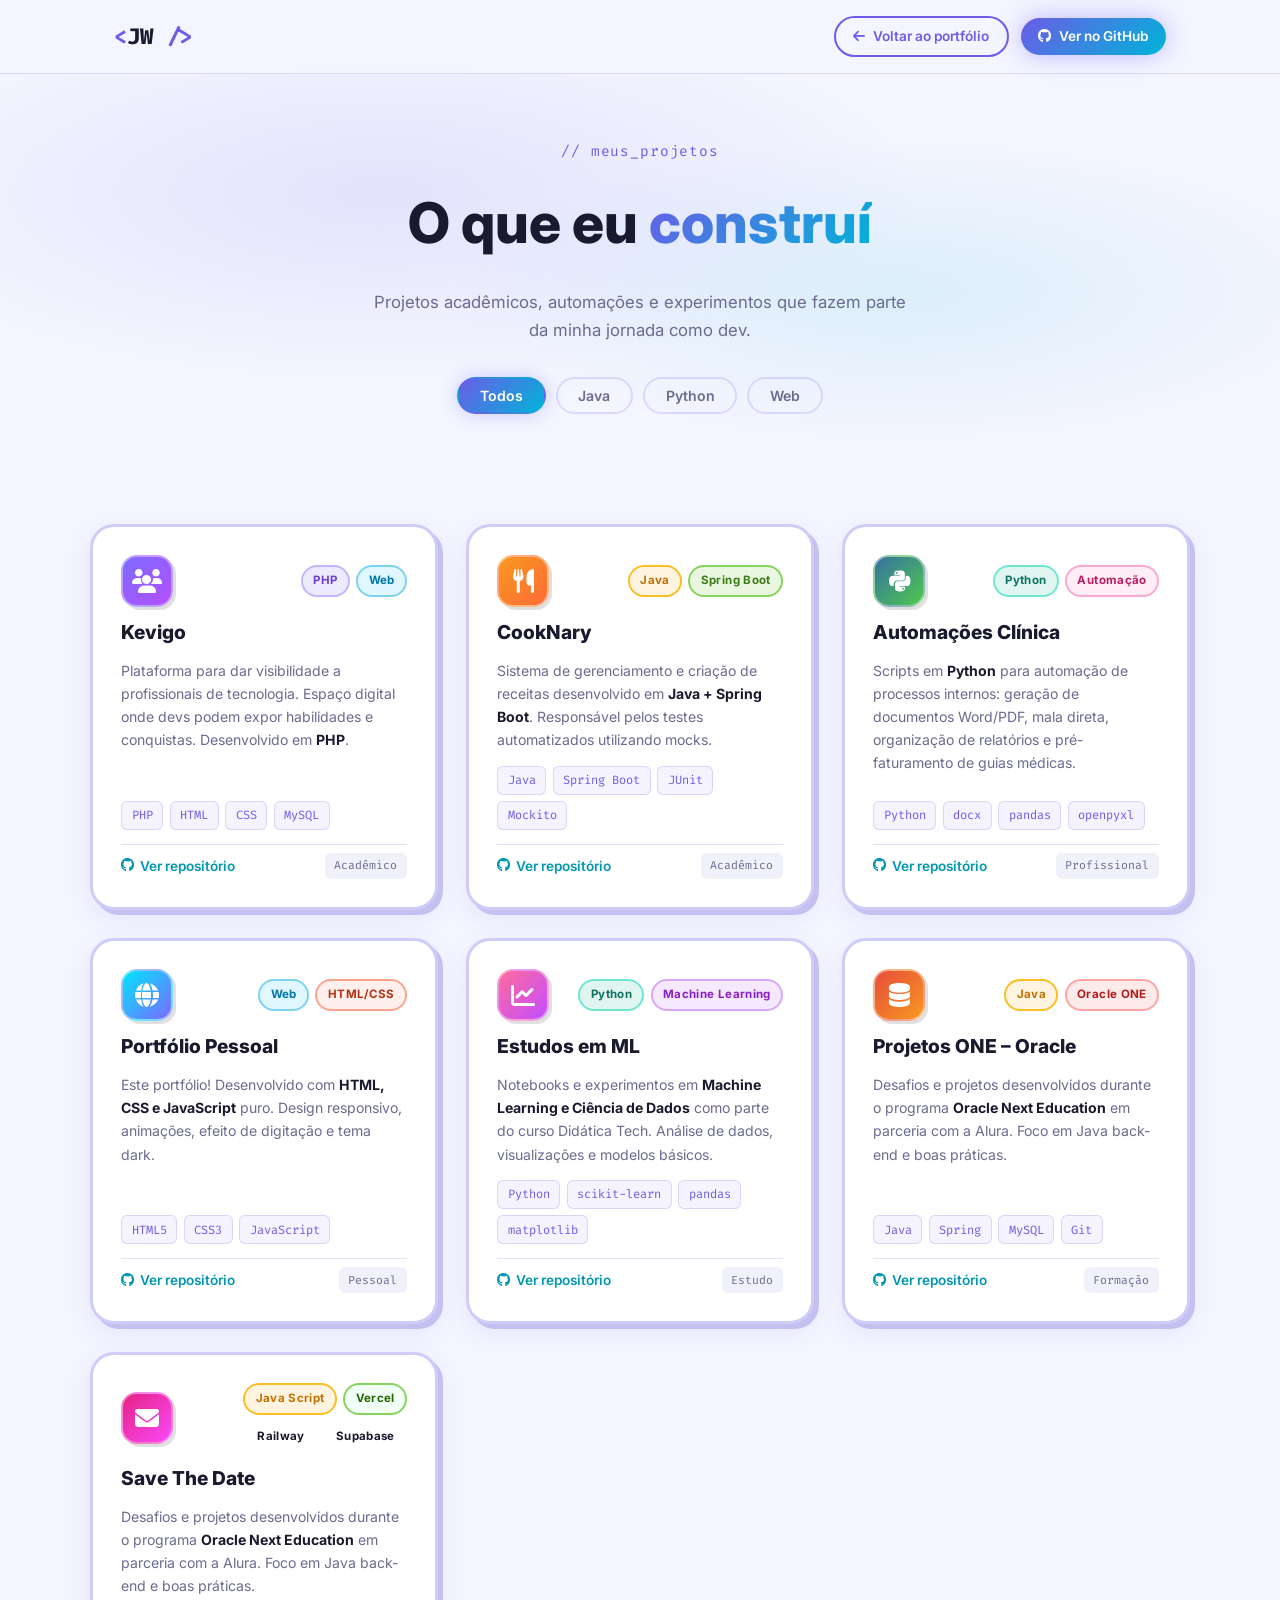
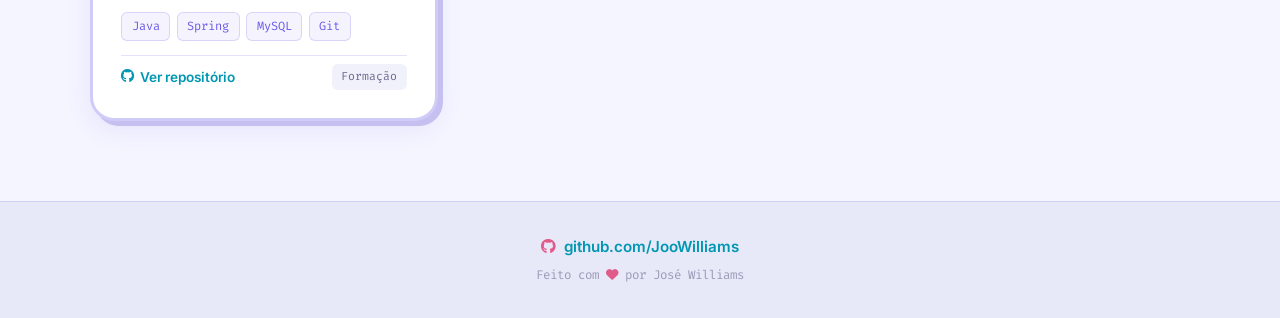
==== projects.html @ dd4291ae "✨ New: commit inicial do projeto" ====
<!DOCTYPE html>
<html lang="pt-BR">
<head>
  <meta charset="UTF-8" />
  <meta name="viewport" content="width=device-width, initial-scale=1.0" />
  <title>Projetos | José Williams</title>
  <link rel="stylesheet" href="css/style.css" />
  <link rel="stylesheet" href="css/projects.css" />
  <link rel="preconnect" href="https://fonts.googleapis.com" />
  <link href="https://fonts.googleapis.com/css2?family=Inter:wght@300;400;500;600;700;800&family=Fira+Code:wght@400;500&display=swap" rel="stylesheet" />
  <link rel="stylesheet" href="https://cdnjs.cloudflare.com/ajax/libs/font-awesome/6.5.0/css/all.min.css" />
</head>
<body class="projects-page">

  <!-- ===== HEADER ===== -->
  <header class="header">
    <nav class="nav container">
      <a href="index.html" class="nav__logo">
        <span class="nav__logo-bracket">&lt;</span>JW
        <span class="nav__logo-bracket">/&gt;</span>
      </a>
      <div class="proj-nav-right">
        <a href="index.html" class="btn btn--outline btn--sm">
          <i class="fas fa-arrow-left"></i> Voltar ao portfólio
        </a>
        <a href="https://github.com/Joswill1" target="_blank" class="btn btn--primary btn--sm">
          <i class="fab fa-github"></i> Ver no GitHub
        </a>
      </div>
    </nav>
  </header>

  <!-- ===== HERO PROJECTS ===== -->
  <section class="proj-hero">
    <div class="proj-hero__bg"></div>
    <div class="container proj-hero__content">
      <span class="proj-hero__tag">// meus_projetos</span>
      <h1 class="proj-hero__title">O que eu <span>construí</span></h1>
      <p class="proj-hero__sub">
        Projetos acadêmicos, automações e experimentos que fazem parte da minha jornada como dev.
      </p>

      <!-- Filter pills -->
      <div class="proj-filters">
        <button class="filter-btn active" data-filter="all">Todos</button>
        <button class="filter-btn" data-filter="java">Java</button>
        <button class="filter-btn" data-filter="python">Python</button>
        <button class="filter-btn" data-filter="web">Web</button>
      </div>
    </div>
  </section>

  <!-- ===== CARDS GRID ===== -->
  <main class="proj-main container">
    <div class="cards-grid" id="cardsGrid">

      <!-- Card 1: Kevigo -->
      <article class="proj-card" data-tags="web php">
        <div class="proj-card__top">
          <div class="proj-card__icon" style="background: linear-gradient(135deg,#7c6bff,#b44fff);">
            <i class="fas fa-users"></i>
          </div>
          <div class="proj-card__badges">
            <span class="badge badge--php">PHP</span>
            <span class="badge badge--web">Web</span>
          </div>
        </div>
        <h2 class="proj-card__title">Kevigo</h2>
        <p class="proj-card__desc">
          Plataforma para dar visibilidade a profissionais de tecnologia.
          Espaço digital onde devs podem expor habilidades e conquistas.
          Desenvolvido em <strong>PHP</strong>.
        </p>
        <div class="proj-card__tech">
          <span>PHP</span><span>HTML</span><span>CSS</span><span>MySQL</span>
        </div>
        <div class="proj-card__footer">
          <a href="https://github.com/Joswill1" target="_blank" class="proj-card__link">
            <i class="fab fa-github"></i> Ver repositório
          </a>
          <span class="proj-card__type">Acadêmico</span>
        </div>
      </article>

      <!-- Card 2: CookNary -->
      <article class="proj-card" data-tags="java">
        <div class="proj-card__top">
          <div class="proj-card__icon" style="background: linear-gradient(135deg,#f89820,#ff6b35);">
            <i class="fas fa-utensils"></i>
          </div>
          <div class="proj-card__badges">
            <span class="badge badge--java">Java</span>
            <span class="badge badge--spring">Spring Boot</span>
          </div>
        </div>
        <h2 class="proj-card__title">CookNary</h2>
        <p class="proj-card__desc">
          Sistema de gerenciamento e criação de receitas desenvolvido em
          <strong>Java + Spring Boot</strong>. Responsável pelos testes
          automatizados utilizando mocks.
        </p>
        <div class="proj-card__tech">
          <span>Java</span><span>Spring Boot</span><span>JUnit</span><span>Mockito</span>
        </div>
        <div class="proj-card__footer">
          <a href="https://github.com/Joswill1" target="_blank" class="proj-card__link">
            <i class="fab fa-github"></i> Ver repositório
          </a>
          <span class="proj-card__type">Acadêmico</span>
        </div>
      </article>

      <!-- Card 3: Automações Python -->
      <article class="proj-card" data-tags="python">
        <div class="proj-card__top">
          <div class="proj-card__icon" style="background: linear-gradient(135deg,#3670a0,#4ec94e);">
            <i class="fab fa-python"></i>
          </div>
          <div class="proj-card__badges">
            <span class="badge badge--python">Python</span>
            <span class="badge badge--auto">Automação</span>
          </div>
        </div>
        <h2 class="proj-card__title">Automações Clínica</h2>
        <p class="proj-card__desc">
          Scripts em <strong>Python</strong> para automação de processos internos:
          geração de documentos Word/PDF, mala direta, organização de relatórios
          e pré-faturamento de guias médicas.
        </p>
        <div class="proj-card__tech">
          <span>Python</span><span>docx</span><span>pandas</span><span>openpyxl</span>
        </div>
        <div class="proj-card__footer">
          <a href="https://github.com/Joswill1" target="_blank" class="proj-card__link">
            <i class="fab fa-github"></i> Ver repositório
          </a>
          <span class="proj-card__type">Profissional</span>
        </div>
      </article>

      <!-- Card 4: Portfolio -->
      <article class="proj-card" data-tags="web">
        <div class="proj-card__top">
          <div class="proj-card__icon" style="background: linear-gradient(135deg,#00e5ff,#7c6bff);">
            <i class="fas fa-globe"></i>
          </div>
          <div class="proj-card__badges">
            <span class="badge badge--web">Web</span>
            <span class="badge badge--html">HTML/CSS</span>
          </div>
        </div>
        <h2 class="proj-card__title">Portfólio Pessoal</h2>
        <p class="proj-card__desc">
          Este portfólio! Desenvolvido com <strong>HTML, CSS e JavaScript</strong>
          puro. Design responsivo, animações, efeito de digitação e tema dark.
        </p>
        <div class="proj-card__tech">
          <span>HTML5</span><span>CSS3</span><span>JavaScript</span>
        </div>
        <div class="proj-card__footer">
          <a href="https://github.com/Joswill1" target="_blank" class="proj-card__link">
            <i class="fab fa-github"></i> Ver repositório
          </a>
          <span class="proj-card__type">Pessoal</span>
        </div>
      </article>

      <!-- Card 5: ML / Ciência de Dados -->
      <article class="proj-card" data-tags="python">
        <div class="proj-card__top">
          <div class="proj-card__icon" style="background: linear-gradient(135deg,#ff6b9d,#c44dff);">
            <i class="fas fa-chart-line"></i>
          </div>
          <div class="proj-card__badges">
            <span class="badge badge--python">Python</span>
            <span class="badge badge--ml">Machine Learning</span>
          </div>
        </div>
        <h2 class="proj-card__title">Estudos em ML</h2>
        <p class="proj-card__desc">
          Notebooks e experimentos em <strong>Machine Learning e Ciência de Dados</strong>
          como parte do curso Didática Tech. Análise de dados, visualizações e modelos básicos.
        </p>
        <div class="proj-card__tech">
          <span>Python</span><span>scikit-learn</span><span>pandas</span><span>matplotlib</span>
        </div>
        <div class="proj-card__footer">
          <a href="https://github.com/Joswill1" target="_blank" class="proj-card__link">
            <i class="fab fa-github"></i> Ver repositório
          </a>
          <span class="proj-card__type">Estudo</span>
        </div>
      </article>

      <!-- Card 7: Save the Date -->
      <article class="proj-card" data-tags="java web">
        <div class="proj-card__top">
          <div class="proj-card__icon" style="background: linear-gradient(135deg,#e74c3c,#f89820);">
            <i class="fas fa-database"></i>
          </div>
          <div class="proj-card__badges">
            <span class="badge badge--java">Java</span>
            <span class="badge badge--oracle">Oracle ONE</span>
          </div>
        </div>
        <h2 class="proj-card__title">Projetos ONE – Oracle</h2>
        <p class="proj-card__desc">
          Desafios e projetos desenvolvidos durante o programa
          <strong>Oracle Next Education</strong> em parceria com a Alura.
          Foco em Java back-end e boas práticas.
        </p>
        <div class="proj-card__tech">
          <span>Java</span><span>Spring</span><span>MySQL</span><span>Git</span>
        </div>
        <div class="proj-card__footer">
          <a href="https://github.com/Joswill1" target="_blank" class="proj-card__link">
            <i class="fab fa-github"></i> Ver repositório
          </a>
          <span class="proj-card__type">Formação</span>
        </div>
      </article>

      <!-- Card 6: ONE Oracle -->
      <article class="proj-card" data-tags="java script">
        <div class="proj-card__top">
          <div class="proj-card__icon" style="background: linear-gradient(135deg,#e62384,#fa49fa);">
            <i class="fa-solid fa-envelope"></i>
          </div>
          <div class="proj-card__badges">
            <span class="badge badge--java">Java Script</span>
            <span class="badge badge--vercel">Vercel</span>
            <span class="badge badge--railway">Railway</span>
            <span class="badge badge--supabase">Supabase</span>
          </div>
        </div>
        <h2 class="proj-card__title">Save The Date</h2>
        <p class="proj-card__desc">
          Desafios e projetos desenvolvidos durante o programa
          <strong>Oracle Next Education</strong> em parceria com a Alura.
          Foco em Java back-end e boas práticas.
        </p>
        <div class="proj-card__tech">
          <span>Java</span><span>Spring</span><span>MySQL</span><span>Git</span>
        </div>
        <div class="proj-card__footer">
          <a href="https://github.com/Joswill1" target="_blank" class="proj-card__link">
            <i class="fab fa-github"></i> Ver repositório
          </a>
          <span class="proj-card__type">Formação</span>
        </div>
      </article>

    </div><!-- /cards-grid -->
  </main>

  <!-- ===== FOOTER ===== -->
  <footer class="footer proj-footer">
    <div class="container">
      <p>
        <a href="https://github.com/Joswill1" target="_blank" class="footer-gh">
          <i class="fab fa-github"></i> github.com/JooWilliams
        </a>
      </p>
      <p class="footer__stack">Feito com <i class="fas fa-heart"></i> por José Williams</p>
    </div>
  </footer>

  <script src="js/projects.js"></script>
</body>
</html>
---- css/style.css ----
/* ===== RESET & BASE ===== */
*, *::before, *::after { box-sizing: border-box; margin: 0; padding: 0; }

:root {
  --bg:          #f4f5ff;
  --bg-2:        #edeeff;
  --surface:     #ffffff;
  --surface-2:   #f0f1ff;
  --accent:      #6c5ce7;
  --accent-2:    #0097b2;
  --accent-grad: linear-gradient(135deg, #6c5ce7, #00b4d8);
  --text:        #1a1a2e;
  --text-muted:  #6b6b8f;
  --border:      rgba(108, 92, 231, 0.18);

  --contact-bg:  #e6f0f8;
  --contact-tag: #0097b2;

  --radius:      14px;
  --radius-lg:   22px;
  --shadow:      0 8px 32px rgba(108,92,231,0.12);
  --transition:  0.3s cubic-bezier(0.4,0,0.2,1);

  --font-main: 'Inter', sans-serif;
  --font-code: 'Fira Code', monospace;
}

html { scroll-behavior: smooth; }

body {
  font-family: var(--font-main);
  background: var(--bg);
  color: var(--text);
  line-height: 1.7;
  overflow-x: hidden;
}

a { text-decoration: none; color: inherit; }
ul { list-style: none; }

.container {
  max-width: 1100px;
  margin: 0 auto;
  padding: 0 1.5rem;
}

/* ===== SECTION COMMONS ===== */
section { padding: 90px 0; }

.section-header { text-align: center; margin-bottom: 3rem; }

.section-tag {
  font-family: var(--font-code);
  font-size: 0.85rem;
  color: var(--accent);
  letter-spacing: 0.08em;
  display: block;
  margin-bottom: 0.5rem;
}

.section-title {
  font-size: clamp(1.8rem, 4vw, 2.6rem);
  font-weight: 800;
  background: var(--accent-grad);
  -webkit-background-clip: text;
  -webkit-text-fill-color: transparent;
  background-clip: text;
}

/* ===== BUTTONS ===== */
.btn {
  display: inline-flex;
  align-items: center;
  gap: 0.5rem;
  padding: 0.75rem 1.8rem;
  border-radius: 50px;
  font-weight: 600;
  font-size: 0.95rem;
  transition: var(--transition);
  cursor: pointer;
  border: none;
}

.btn--primary {
  background: var(--accent-grad);
  color: #fff;
  box-shadow: 0 0 24px rgba(124,107,255,0.45);
}
.btn--primary:hover {
  transform: translateY(-3px);
  box-shadow: 0 0 38px rgba(124,107,255,0.65);
}

.btn--outline {
  border: 2px solid var(--accent);
  color: var(--accent);
  background: transparent;
}
.btn--outline:hover {
  background: var(--accent);
  color: #fff;
  transform: translateY(-3px);
}

/* ===== HEADER ===== */
.header {
  position: fixed;
  top: 0; left: 0; right: 0;
  z-index: 100;
  padding: 1rem 0;
  background: rgba(244,245,255,0.88);
  backdrop-filter: blur(16px);
  border-bottom: 1px solid var(--border);
  transition: var(--transition);
}

.nav {
  display: flex;
  align-items: center;
  justify-content: space-between;
}

.nav__logo {
  font-family: var(--font-code);
  font-size: 1.4rem;
  font-weight: 700;
  color: var(--text);
}
.nav__logo-bracket { color: var(--accent); }

.nav__menu {
  display: flex;
  align-items: center;
  gap: 0.25rem;
}

.nav__link {
  padding: 0.45rem 0.9rem;
  border-radius: 8px;
  font-size: 0.9rem;
  font-weight: 500;
  color: var(--text-muted);
  transition: var(--transition);
}
.nav__link:hover,
.nav__link.active {
  color: var(--text);
  background: var(--surface);
}

.nav__link--highlight {
  background: var(--accent-grad);
  color: #fff !important;
  padding: 0.45rem 1.1rem;
  display: flex;
  align-items: center;
  gap: 0.4rem;
}
.nav__link--highlight:hover {
  transform: translateY(-2px);
  box-shadow: 0 4px 18px rgba(124,107,255,0.5);
  background: var(--accent-grad);
}

.nav__toggle {
  display: none;
  background: none;
  border: none;
  color: var(--text);
  font-size: 1.4rem;
  cursor: pointer;
}

/* ===== HERO ===== */
.hero {
  min-height: 100vh;
  display: flex;
  flex-direction: column;
  align-items: center;
  justify-content: center;
  position: relative;
  padding-top: 80px;
  overflow: hidden;
}

.hero__bg-grid {
  position: absolute;
  inset: 0;
  background-image:
    linear-gradient(rgba(108,92,231,0.07) 1px, transparent 1px),
    linear-gradient(90deg, rgba(108,92,231,0.07) 1px, transparent 1px);
  background-size: 44px 44px;
  mask-image: radial-gradient(ellipse 80% 60% at 50% 50%, black, transparent);
}

.hero__container {
  display: flex;
  align-items: center;
  justify-content: space-between;
  gap: 3rem;
  width: 100%;
}

.hero__text { flex: 1; }

.hero__greeting {
  font-family: var(--font-code);
  color: var(--accent-2);
  font-size: 1.05rem;
  margin-bottom: 0.5rem;
}

.hero__name {
  font-size: clamp(2.4rem, 6vw, 4rem);
  font-weight: 800;
  line-height: 1.1;
  margin-bottom: 0.75rem;
  background: rgb(36, 36, 36);
  /* background: var(--accent-grad); */ 
  -webkit-background-clip: text;
  -webkit-text-fill-color: transparent;
  background-clip: text;
}

.hero__role {
  font-family: var(--font-code);
  font-size: 1.1rem;
  color: var(--text-muted);
  margin-bottom: 1.25rem;
  min-height: 1.8rem;
}
.hero__role-prefix { color: var(--accent); }
.hero__role-typing { color: var(--accent-2); }
.hero__cursor {
  display: inline-block;
  animation: blink 0.8s step-end infinite;
  color: var(--accent-2);
}
@keyframes blink { 50% { opacity: 0; } }

.hero__description {
  color: var(--text-muted);
  font-size: 1rem;
  max-width: 480px;
  margin-bottom: 2rem;
}

.hero__actions { display: flex; gap: 1rem; flex-wrap: wrap; }

/* Photo */
.hero__photo-wrap {
  position: relative;
  flex-shrink: 0;
}

.hero__photo-ring {
  width: 280px;
  height: 280px;
  border-radius: 50%;
  padding: 5px;
  background: var(--accent-grad);
  box-shadow: 0 0 60px rgba(108,92,231,0.25);
  animation: float 4s ease-in-out infinite;
}
@keyframes float {
  0%, 100% { transform: translateY(0); }
  50%       { transform: translateY(-14px); }
}

.hero__photo {
  width: 100%;
  height: 100%;
  border-radius: 50%;
  background: var(--surface);
  overflow: hidden;
  display: flex;
  align-items: center;
  justify-content: center;
}

.hero__photo img {
  width: 110%;
  height: 110%;
  object-fit: cover;
}

.hero__photo-placeholder {
  display: flex;
  flex-direction: column;
  align-items: center;
  gap: 0.4rem;
  color: var(--text-muted);
  font-size: 2.5rem;
}
.hero__photo-placeholder small {
  font-size: 0.75rem;
  font-family: var(--font-code);
}

.hero__photo-badge {
  position: absolute;
  padding: 0.35rem 0.9rem;
  border-radius: 50px;
  font-size: 0.78rem;
  font-weight: 700;
  box-shadow: var(--shadow);
  animation: float 4s ease-in-out infinite;
}
.badge--java   { top: 10%; right: -18px; background: #f89820; color: #fff; animation-delay: 0.5s; }
.badge--python { bottom: 20%; right: -22px; background: #3670a0; color: #fff; animation-delay: 1s; }
.badge--html   { bottom: 5%; left: -10px; background: #e34c26; color: #fff; animation-delay: 1.5s; }

.hero__scroll-hint {
  position: absolute;
  bottom: 2rem;
  left: 50%;
  transform: translateX(-50%);
  color: var(--text-muted);
  font-size: 1.3rem;
  animation: bounce 2s ease-in-out infinite;
}
@keyframes bounce {
  0%, 100% { transform: translateX(-50%) translateY(0); }
  50%       { transform: translateX(-50%) translateY(8px); }
}

/* ===== ABOUT ===== */
.about { background: var(--bg-2); }

.about__grid {
  display: grid;
  grid-template-columns: repeat(auto-fit, minmax(280px, 1fr));
  gap: 1.5rem;
  margin-bottom: 2.5rem;
}

.about__card {
  background: var(--surface);
  border: 1px solid var(--border);
  border-radius: var(--radius-lg);
  padding: 2rem;
  transition: var(--transition);
}
.about__card:hover {
  transform: translateY(-5px);
  border-color: var(--accent);
  box-shadow: 0 12px 36px rgba(108,92,231,0.15);
}

.about__icon {
  width: 52px;
  height: 52px;
  border-radius: 14px;
  background: var(--accent-grad);
  display: flex;
  align-items: center;
  justify-content: center;
  font-size: 1.4rem;
  margin-bottom: 1rem;
  color: #fff;
}

.about__card h3 {
  font-size: 1.1rem;
  font-weight: 700;
  margin-bottom: 0.75rem;
  color: var(--text);
}
.about__card p { color: var(--text-muted); font-size: 0.95rem; }
.about__card strong { color: var(--text); }

.about__quote {
  border-left: 4px solid var(--accent);
  padding: 1.25rem 1.75rem;
  background: var(--surface);
  border-radius: 0 var(--radius) var(--radius) 0;
  font-style: italic;
  color: var(--text-muted);
  font-size: 0.97rem;
  max-width: 760px;
  margin: 0 auto;
}

/* ===== SKILLS ===== */
.skills { background: var(--bg); }

.skills__grid {
  display: flex;
  flex-wrap: wrap;
  gap: 0.75rem;
  justify-content: center;
  margin-bottom: 3rem;
}

.skill-pill {
  display: flex;
  align-items: center;
  gap: 0.5rem;
  padding: 0.55rem 1.2rem;
  background: var(--surface);
  border: 1px solid var(--border);
  border-radius: 50px;
  font-size: 0.9rem;
  font-weight: 600;
  transition: var(--transition);
  cursor: default;
}
.skill-pill:hover {
  background: var(--accent);
  border-color: var(--accent);
  color: #fff;
  transform: scale(1.06);
}

/* Certs */
.certs { max-width: 700px; margin: 0 auto; }
.certs__title {
  font-size: 1.1rem;
  font-weight: 700;
  text-align: center;
  margin-bottom: 1.25rem;
  color: var(--accent-2);
  font-family: var(--font-code);
}

.certs__list { display: flex; flex-direction: column; gap: 0.85rem; }

.cert-item {
  display: flex;
  align-items: flex-start;
  gap: 1rem;
  background: var(--surface);
  border: 1px solid var(--border);
  border-radius: var(--radius);
  padding: 1rem 1.25rem;
  transition: var(--transition);
}
.cert-item:hover { border-color: var(--accent); transform: translateX(4px); }
.cert-item > i {
  color: var(--accent);
  font-size: 1.2rem;
  margin-top: 2px;
  flex-shrink: 0;
}
.cert-item strong { display: block; font-size: 0.95rem; margin-bottom: 0.15rem; }
.cert-item span { font-size: 0.82rem; color: var(--text-muted); }

/* ===== EXPERIENCE ===== */
.experience { background: var(--bg-2); }

.timeline { max-width: 780px; margin: 0 auto; position: relative; }
.timeline::before {
  content: '';
  position: absolute;
  left: 20px;
  top: 0; bottom: 0;
  width: 2px;
  background: linear-gradient(to bottom, var(--accent), var(--accent-2));
  border-radius: 2px;
}

.timeline__item {
  display: flex;
  gap: 1.75rem;
  margin-bottom: 2rem;
  position: relative;
}

.timeline__dot {
  width: 42px;
  height: 42px;
  border-radius: 50%;
  background: var(--accent-grad);
  border: 3px solid var(--bg-2);
  flex-shrink: 0;
  position: relative;
  z-index: 1;
  box-shadow: 0 0 18px rgba(108,92,231,0.35);
}

.timeline__card {
  flex: 1;
  background: var(--surface);
  border: 1px solid var(--border);
  border-radius: var(--radius-lg);
  padding: 1.5rem 1.75rem;
  transition: var(--transition);
}
.timeline__card:hover {
  border-color: var(--accent);
  box-shadow: 0 8px 28px rgba(108,92,231,0.14);
}

.timeline__header h3 {
  font-size: 1.05rem;
  font-weight: 700;
  margin-bottom: 0.3rem;
}
.timeline__header h3 span { color: var(--text-muted); font-weight: 400; font-size: 0.9rem; }
.timeline__company {
  display: block;
  font-size: 0.9rem;
  color: var(--accent-2);
  font-weight: 600;
  margin-bottom: 0.25rem;
}
.timeline__period {
  font-size: 0.8rem;
  color: var(--text-muted);
  font-family: var(--font-code);
  display: flex;
  align-items: center;
  gap: 0.35rem;
  margin-bottom: 0.85rem;
}

.timeline__list { padding-left: 0; }
.timeline__list li {
  position: relative;
  padding-left: 1.2rem;
  font-size: 0.9rem;
  color: var(--text-muted);
  margin-bottom: 0.35rem;
}
.timeline__list li::before {
  content: '▸';
  position: absolute;
  left: 0;
  color: var(--accent);
  font-size: 0.75rem;
  top: 3px;
}

/* ===== CONTACT ===== */
.contact {
  background: var(--contact-bg);
  border-top: 1px solid rgba(0,151,178,0.18);
}

.contact__subtitle {
  color: var(--text-muted);
  font-size: 1rem;
  margin-top: 0.75rem;
}

.contact__grid {
  display: flex;
  flex-wrap: wrap;
  gap: 1rem;
  justify-content: center;
  margin-top: 2.5rem;
}

.contact__card {
  display: flex;
  flex-direction: column;
  align-items: center;
  gap: 0.5rem;
  padding: 1.75rem 1.5rem;
  background: #ffffff;
  border: 1px solid rgba(0,151,178,0.2);
  border-radius: var(--radius-lg);
  min-width: 170px;
  transition: var(--transition);
  text-align: center;
  box-shadow: 0 4px 14px rgba(0,151,178,0.08);
}
.contact__card:hover {
  background: #f0fafd;
  border-color: var(--accent-2);
  transform: translateY(-5px);
  box-shadow: 0 12px 32px rgba(0,151,178,0.18);
}

.contact__icon {
  width: 50px;
  height: 50px;
  border-radius: 14px;
  background: rgba(0,151,178,0.1);
  display: flex;
  align-items: center;
  justify-content: center;
  font-size: 1.4rem;
  color: var(--accent-2);
}
.contact__card h4 { font-size: 0.9rem; font-weight: 700; }
.contact__card span { font-size: 0.82rem; color: var(--text-muted); }

.contact__card--location { cursor: default; pointer-events: none; }

/* ===== FOOTER ===== */
.footer {
  background: #e8e9f8;
  text-align: center;
  padding: 2rem 0;
  color: var(--text-muted);
  font-size: 0.88rem;
  border-top: 1px solid var(--border);
}
.footer i { color: #e05a8a; }
.footer strong { color: var(--accent); }
.footer__stack { font-family: var(--font-code); font-size: 0.78rem; margin-top: 0.3rem; color: #9a9ab8; }

/* ===== RESPONSIVE ===== */
@media (max-width: 768px) {
  .nav__menu {
    display: none;
    flex-direction: column;
    position: fixed;
    top: 64px; left: 0; right: 0;
    background: var(--surface);
    border-bottom: 1px solid var(--border);
    padding: 1.5rem;
    gap: 0.5rem;
  }
  .nav__menu.open { display: flex; }
  .nav__toggle { display: block; }

  .hero__container { flex-direction: column-reverse; text-align: center; }
  .hero__description { margin: 0 auto 2rem; }
  .hero__actions { justify-content: center; }
  .hero__photo-ring { width: 210px; height: 210px; }

  .timeline::before { left: 16px; }
  .timeline__dot { width: 34px; height: 34px; }
  .timeline__item { gap: 1.25rem; }

  .contact__grid { gap: 0.75rem; }
  .contact__card { min-width: 140px; padding: 1.25rem 1rem; }
}
---- css/projects.css ----
/* ===== PROJECTS PAGE ===== */
.projects-page { background: #f4f5ff; }

.btn--sm { padding: 0.45rem 1.1rem; font-size: 0.85rem; }

.proj-nav-right { display: flex; align-items: center; gap: 0.75rem; }

/* ===== HERO ===== */
.proj-hero {
  position: relative;
  padding: 140px 0 70px;
  text-align: center;
  overflow: hidden;
}

.proj-hero__bg {
  position: absolute;
  inset: 0;
  background:
    radial-gradient(ellipse 60% 55% at 30% 40%, rgba(108,92,231,0.12) 0%, transparent 70%),
    radial-gradient(ellipse 50% 45% at 70% 60%, rgba(0,180,216,0.1) 0%, transparent 70%);
}

.proj-hero__content { position: relative; z-index: 1; }

.proj-hero__tag {
  font-family: 'Fira Code', monospace;
  font-size: 0.9rem;
  color: var(--accent);
  display: block;
  margin-bottom: 0.75rem;
  letter-spacing: 0.06em;
}

.proj-hero__title {
  font-size: clamp(2.2rem, 5vw, 3.5rem);
  font-weight: 800;
  margin-bottom: 1rem;
  color: var(--text);
}
.proj-hero__title span {
  background: var(--accent-grad);
  -webkit-background-clip: text;
  -webkit-text-fill-color: transparent;
  background-clip: text;
}

.proj-hero__sub {
  color: var(--text-muted);
  font-size: 1.05rem;
  max-width: 540px;
  margin: 0 auto 2rem;
}

/* ===== FILTER PILLS ===== */
.proj-filters {
  display: flex;
  gap: 0.6rem;
  justify-content: center;
  flex-wrap: wrap;
}

.filter-btn {
  padding: 0.5rem 1.3rem;
  border-radius: 50px;
  border: 2px solid var(--border);
  background: transparent;
  color: var(--text-muted);
  font-size: 0.88rem;
  font-weight: 600;
  cursor: pointer;
  transition: var(--transition);
  font-family: 'Inter', sans-serif;
}
.filter-btn:hover {
  border-color: var(--accent);
  color: var(--accent);
}
.filter-btn.active {
  background: var(--accent-grad);
  border-color: transparent;
  color: #fff;
  box-shadow: 0 0 18px rgba(108,92,231,0.3);
}

/* ===== MAIN / GRID ===== */
.proj-main { padding: 2.5rem 0 80px; }

.cards-grid {
  display: grid;
  grid-template-columns: repeat(auto-fill, minmax(300px, 1fr));
  gap: 1.75rem;
}

/* ===== CARTOON CARD ===== */
.proj-card {
  background: #ffffff;
  border: 3px solid #d0ccf8;
  border-radius: 24px;
  padding: 1.75rem;
  display: flex;
  flex-direction: column;
  gap: 0.9rem;
  position: relative;
  overflow: hidden;
  cursor: pointer;

  /* Cartoon shadow – offset solid shadow */
  box-shadow: 5px 5px 0px #c5c0f0, 0 8px 24px rgba(108,92,231,0.1);
  transition: transform 0.22s cubic-bezier(0.34,1.56,0.64,1),
              box-shadow 0.22s ease,
              border-color 0.22s ease;
}

/* Cartoon shine stripe */
.proj-card::before {
  content: '';
  position: absolute;
  top: 0; left: 0; right: 0;
  height: 3px;
  background: var(--accent-grad);
  border-radius: 24px 24px 0 0;
  opacity: 0;
  transition: opacity 0.22s ease;
}

.proj-card:hover {
  transform: translate(-4px, -6px) scale(1.025);
  box-shadow: 9px 11px 0px #b8b2f0, 0 20px 48px rgba(108,92,231,0.2);
  border-color: var(--accent);
}
.proj-card:hover::before { opacity: 1; }

/* card hidden state for filter */
.proj-card.hidden {
  display: none;
}

/* ===== CARD TOP ===== */
.proj-card__top {
  display: flex;
  align-items: center;
  justify-content: space-between;
}

.proj-card__icon {
  width: 52px;
  height: 52px;
  border-radius: 16px;
  display: flex;
  align-items: center;
  justify-content: center;
  font-size: 1.5rem;
  color: #fff;
  border: 2px solid rgba(255,255,255,0.4);
  box-shadow: 3px 3px 0 rgba(0,0,0,0.12);
  flex-shrink: 0;
}

.proj-card__badges { display: flex; gap: 0.4rem; flex-wrap: wrap; justify-content: flex-end; }

/* ===== TECH BADGES ===== */
.badge {
  padding: 0.25rem 0.65rem;
  border-radius: 50px;
  font-size: 0.72rem;
  font-weight: 700;
  letter-spacing: 0.03em;
  border: 2px solid transparent;
}
.badge--php    { background: #ede9ff; color: #6c3fd1; border-color: #c4b5fd; }
.badge--web    { background: #e0f7ff; color: #0077a8; border-color: #7dd3ed; }
.badge--java   { background: #fff4e0; color: #c07000; border-color: #fbbf24; }
.badge--spring { background: #eaf7e0; color: #3a7d18; border-color: #86d45c; }
.badge--python { background: #e0f5f0; color: #0d7460; border-color: #6ee7d0; }
.badge--auto   { background: #ffeef5; color: #be1a64; border-color: #f9a8d4; }
.badge--html   { background: #fff0ed; color: #b83110; border-color: #fca58e; }
.badge--ml     { background: #f5e8ff; color: #8b1fc7; border-color: #d8a8f7; }
.badge--oracle { background: #ffeaea; color: #b41a1a; border-color: #fca5a5; }
.badge--vercel { background: #f2fff6; color: #246504; border-color: #86d45c;} 

/* ===== CARD CONTENT ===== */
.proj-card__title {
  font-size: 1.2rem;
  font-weight: 800;
  color: var(--text);
  line-height: 1.2;
}

.proj-card__desc {
  font-size: 0.88rem;
  color: var(--text-muted);
  line-height: 1.65;
  flex: 1;
}
.proj-card__desc strong { color: var(--text); }

/* ===== TECH STACK ROW ===== */
.proj-card__tech {
  display: flex;
  flex-wrap: wrap;
  gap: 0.4rem;
}
.proj-card__tech span {
  font-size: 0.75rem;
  font-family: 'Fira Code', monospace;
  padding: 0.2rem 0.6rem;
  background: rgba(108,92,231,0.07);
  border: 1px solid rgba(108,92,231,0.2);
  border-radius: 6px;
  color: var(--accent);
}

/* ===== CARD FOOTER ===== */
.proj-card__footer {
  display: flex;
  align-items: center;
  justify-content: space-between;
  padding-top: 0.5rem;
  border-top: 1px solid var(--border);
}

.proj-card__link {
  display: flex;
  align-items: center;
  gap: 0.4rem;
  font-size: 0.85rem;
  font-weight: 600;
  color: var(--accent-2);
  transition: var(--transition);
}
.proj-card__link:hover { color: var(--accent); gap: 0.6rem; }

.proj-card__type {
  font-size: 0.72rem;
  font-family: 'Fira Code', monospace;
  color: var(--text-muted);
  background: #f0f1fa;
  padding: 0.2rem 0.6rem;
  border-radius: 6px;
}

/* ===== FOOTER ===== */
.proj-footer { text-align: center; }
.footer-gh {
  display: inline-flex;
  align-items: center;
  gap: 0.5rem;
  color: var(--accent-2);
  font-size: 0.95rem;
  font-weight: 600;
  transition: var(--transition);
}
.footer-gh:hover { color: var(--accent); }

/* ===== RESPONSIVE ===== */
@media (max-width: 600px) {
  .proj-nav-right { gap: 0.4rem; }
  .btn--sm { padding: 0.4rem 0.8rem; font-size: 0.8rem; }
  .cards-grid { grid-template-columns: 1fr; }
}
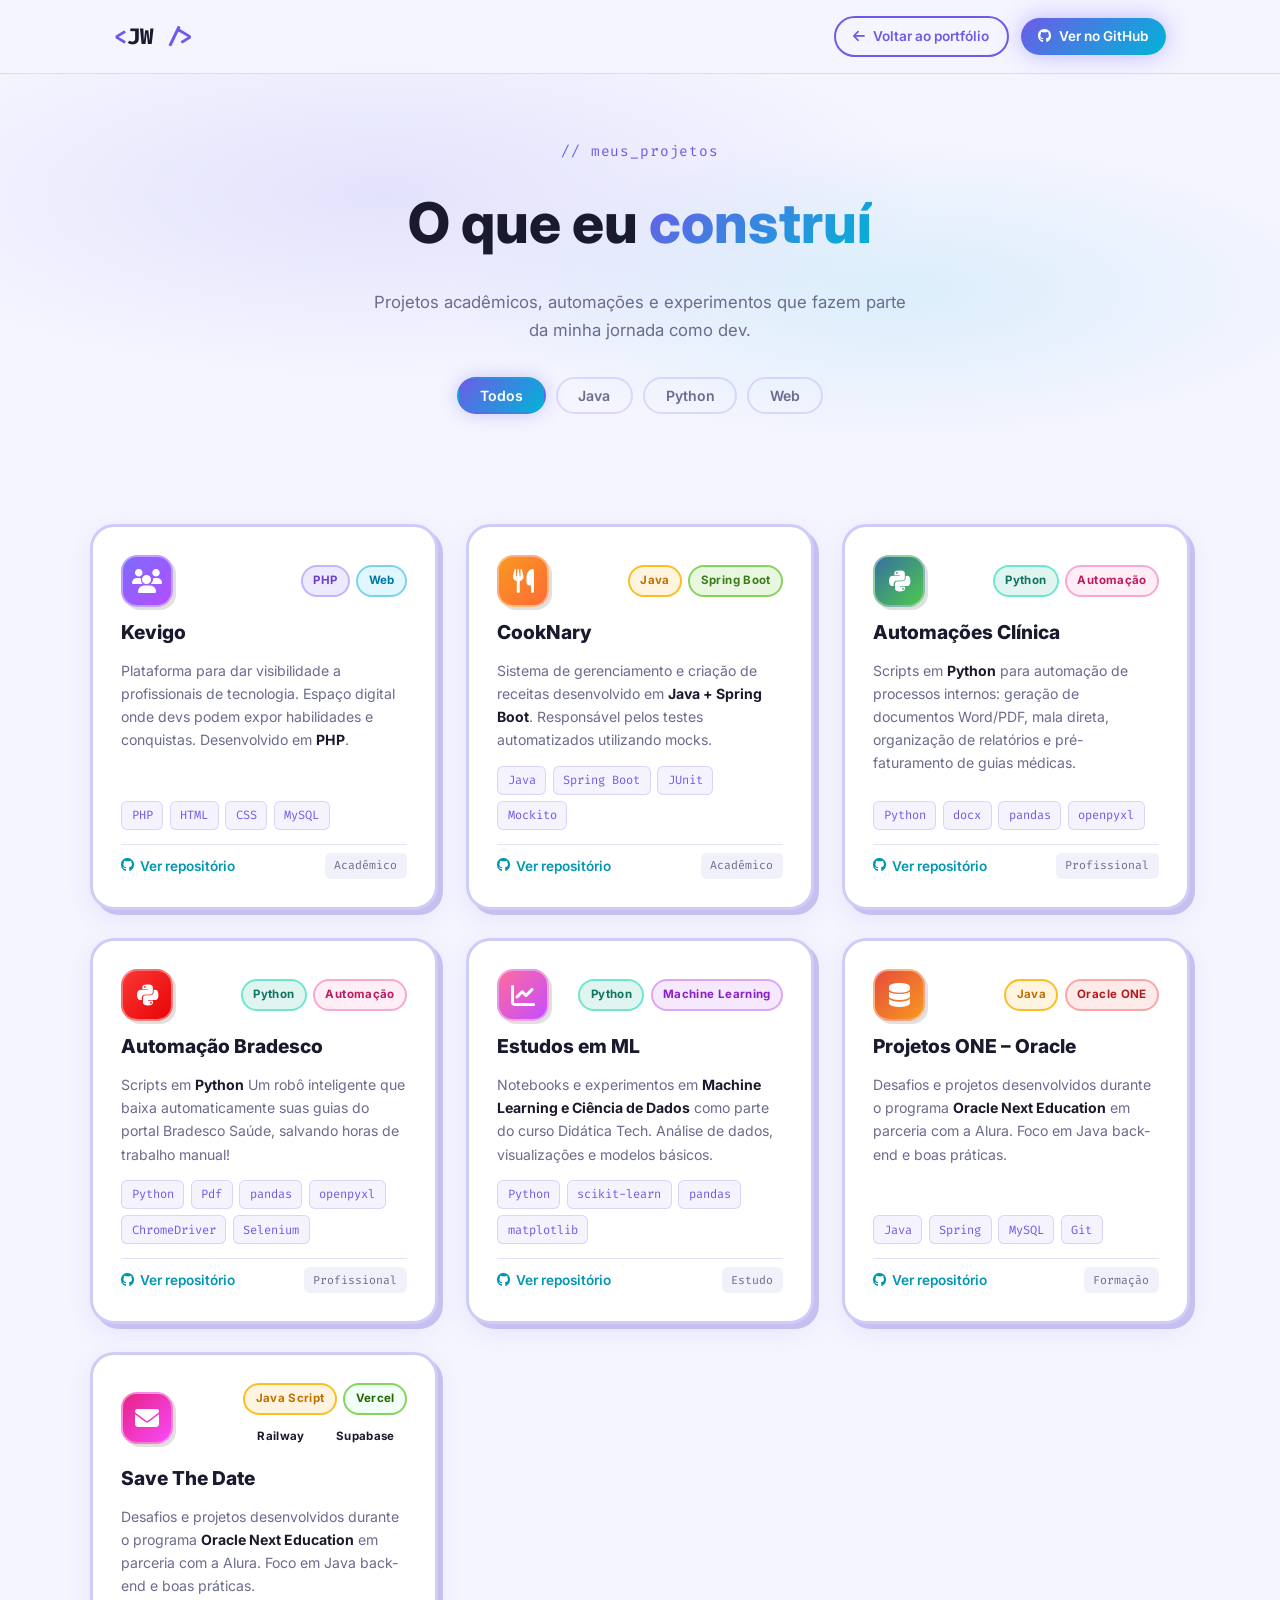
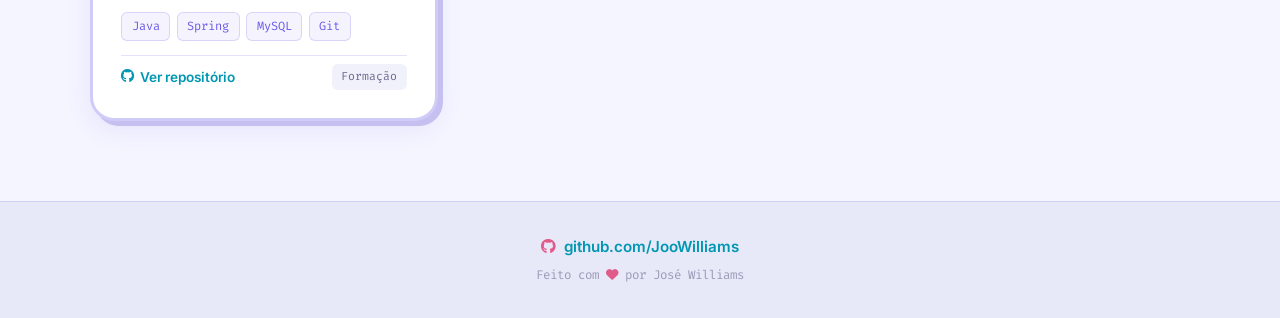
==== commit fabe7809: "📄 feat: card projeto-automação bradesco" ====
--- a/projects.html
+++ b/projects.html
@@ -138,30 +138,30 @@
         </div>
       </article>
 
-      <!-- Card 4: Portfolio -->
-      <article class="proj-card" data-tags="web">
-        <div class="proj-card__top">
-          <div class="proj-card__icon" style="background: linear-gradient(135deg,#00e5ff,#7c6bff);">
-            <i class="fas fa-globe"></i>
-          </div>
-          <div class="proj-card__badges">
-            <span class="badge badge--web">Web</span>
-            <span class="badge badge--html">HTML/CSS</span>
-          </div>
-        </div>
-        <h2 class="proj-card__title">Portfólio Pessoal</h2>
-        <p class="proj-card__desc">
-          Este portfólio! Desenvolvido com <strong>HTML, CSS e JavaScript</strong>
-          puro. Design responsivo, animações, efeito de digitação e tema dark.
-        </p>
-        <div class="proj-card__tech">
-          <span>HTML5</span><span>CSS3</span><span>JavaScript</span>
-        </div>
-        <div class="proj-card__footer">
-          <a href="https://github.com/Joswill1" target="_blank" class="proj-card__link">
-            <i class="fab fa-github"></i> Ver repositório
-          </a>
-          <span class="proj-card__type">Pessoal</span>
+      <!-- Card 4: Automação Bradesco -->
+      <article class="proj-card" data-tags="python">
+        <div class="proj-card__top">
+          <div class="proj-card__icon" style="background: linear-gradient(135deg,#fa3737,#e80404);">
+            <i class="fab fa-python"></i>
+          </div>
+          <div class="proj-card__badges">
+            <span class="badge badge--python">Python</span>
+            <span class="badge badge--auto">Automação</span>
+          </div>
+        </div>
+        <h2 class="proj-card__title">Automação Bradesco</h2>
+        <p class="proj-card__desc">
+          Scripts em <strong>Python</strong> Um robô inteligente que baixa automaticamente suas guias do portal Bradesco Saúde, salvando horas de trabalho manual!
+        </p>
+        <div class="proj-card__tech">
+          <span>Python</span><span>Pdf</span><span>pandas</span><span>openpyxl</span><span>ChromeDriver</span>
+          <span>Selenium</span>
+        </div>
+        <div class="proj-card__footer">
+          <a href="https://github.com/Joswill1" target="_blank" class="proj-card__link">
+            <i class="fab fa-github"></i> Ver repositório
+          </a>
+          <span class="proj-card__type">Profissional</span>
         </div>
       </article>
 
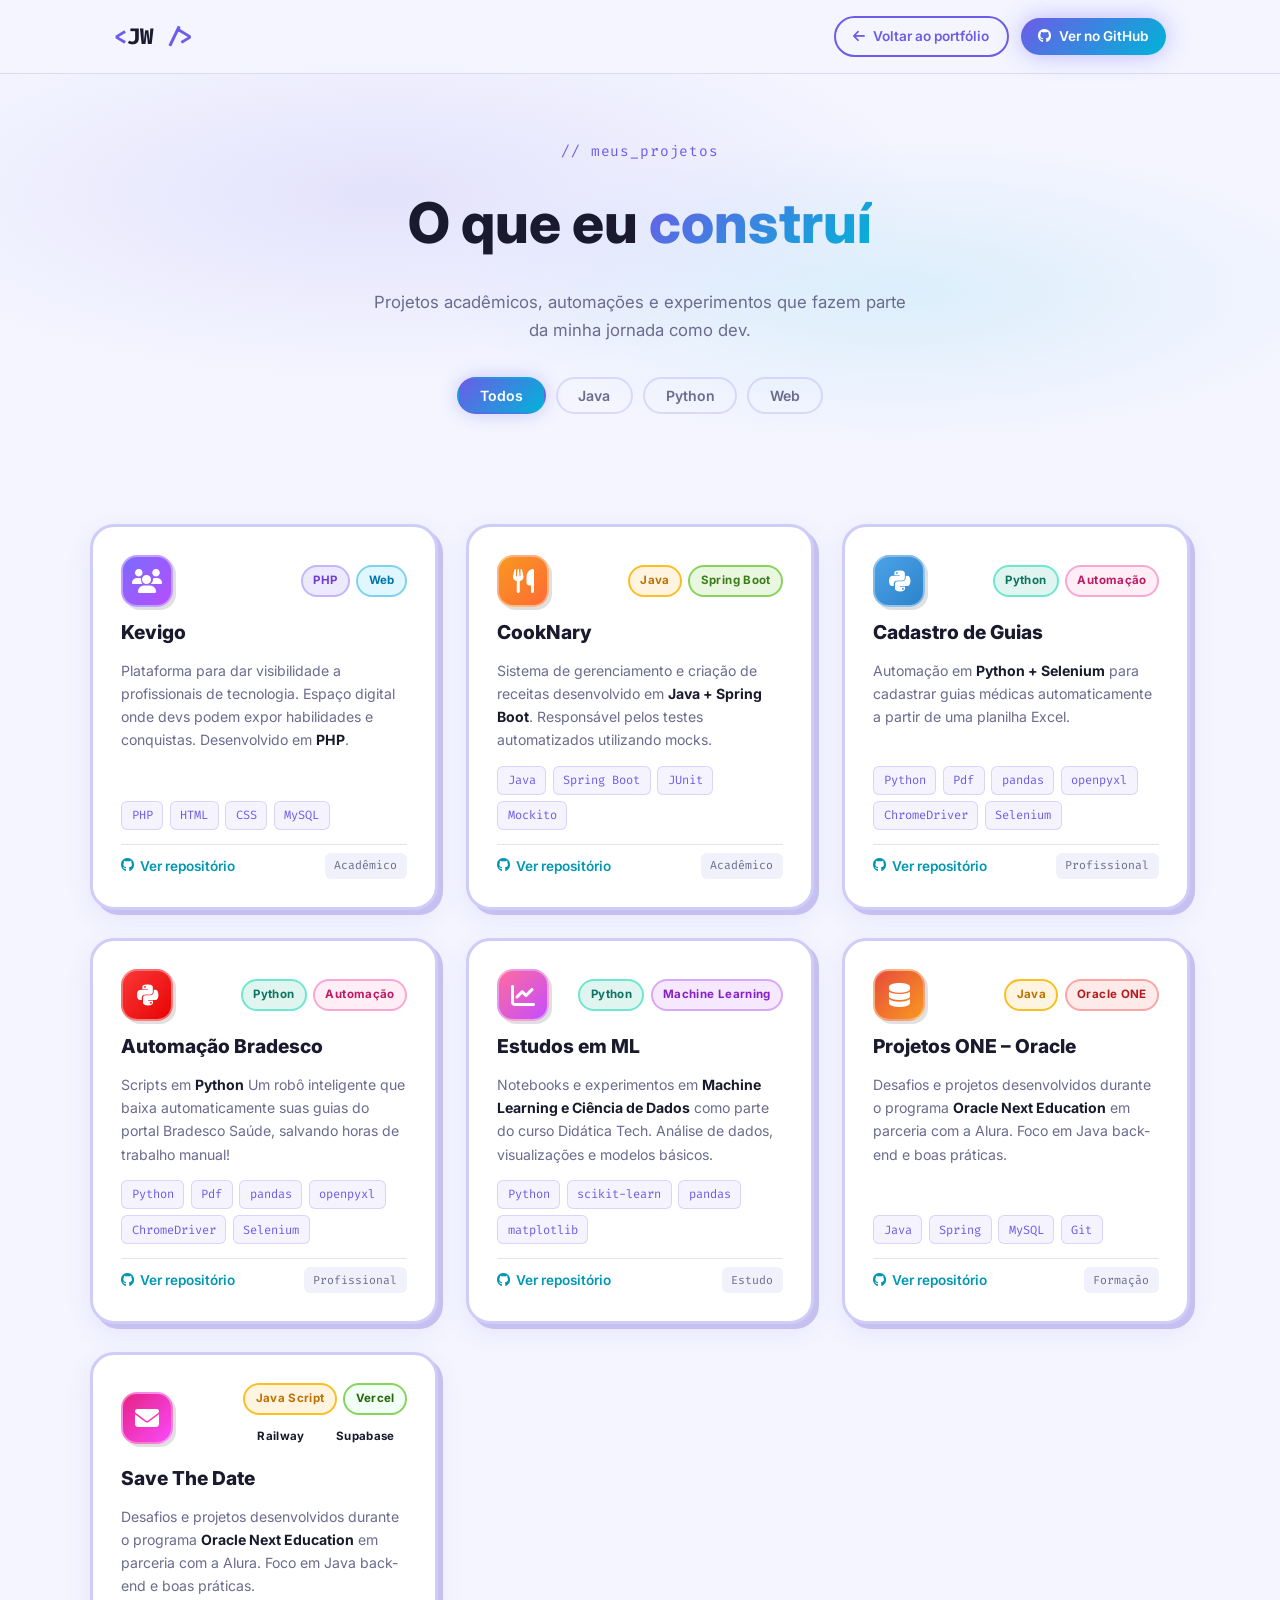
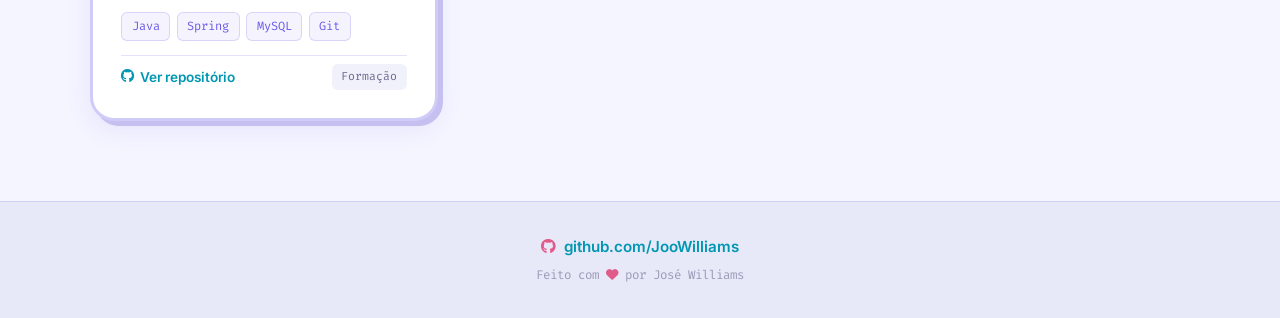
==== commit f8cf363e: "📄 feat: Adicionando Card-Cadastro de Guias" ====
--- a/projects.html
+++ b/projects.html
@@ -110,10 +110,10 @@
         </div>
       </article>
 
-      <!-- Card 3: Automações Python -->
+      <!-- Card 3: Automações Python Cadastro de Guias -->
       <article class="proj-card" data-tags="python">
         <div class="proj-card__top">
-          <div class="proj-card__icon" style="background: linear-gradient(135deg,#3670a0,#4ec94e);">
+          <div class="proj-card__icon" style="background: linear-gradient(135deg,#4da2e7,#2b83ca);">
             <i class="fab fa-python"></i>
           </div>
           <div class="proj-card__badges">
@@ -121,14 +121,13 @@
             <span class="badge badge--auto">Automação</span>
           </div>
         </div>
-        <h2 class="proj-card__title">Automações Clínica</h2>
-        <p class="proj-card__desc">
-          Scripts em <strong>Python</strong> para automação de processos internos:
-          geração de documentos Word/PDF, mala direta, organização de relatórios
-          e pré-faturamento de guias médicas.
-        </p>
-        <div class="proj-card__tech">
-          <span>Python</span><span>docx</span><span>pandas</span><span>openpyxl</span>
+        <h2 class="proj-card__title">Cadastro de Guias</h2>
+        <p class="proj-card__desc">
+          Automação em <strong>Python + Selenium</strong> para cadastrar guias médicas automaticamente a partir de uma planilha Excel.
+        </p>
+        <div class="proj-card__tech">
+          <span>Python</span><span>Pdf</span><span>pandas</span><span>openpyxl</span><span>ChromeDriver</span>
+          <span>Selenium</span>
         </div>
         <div class="proj-card__footer">
           <a href="https://github.com/Joswill1" target="_blank" class="proj-card__link">
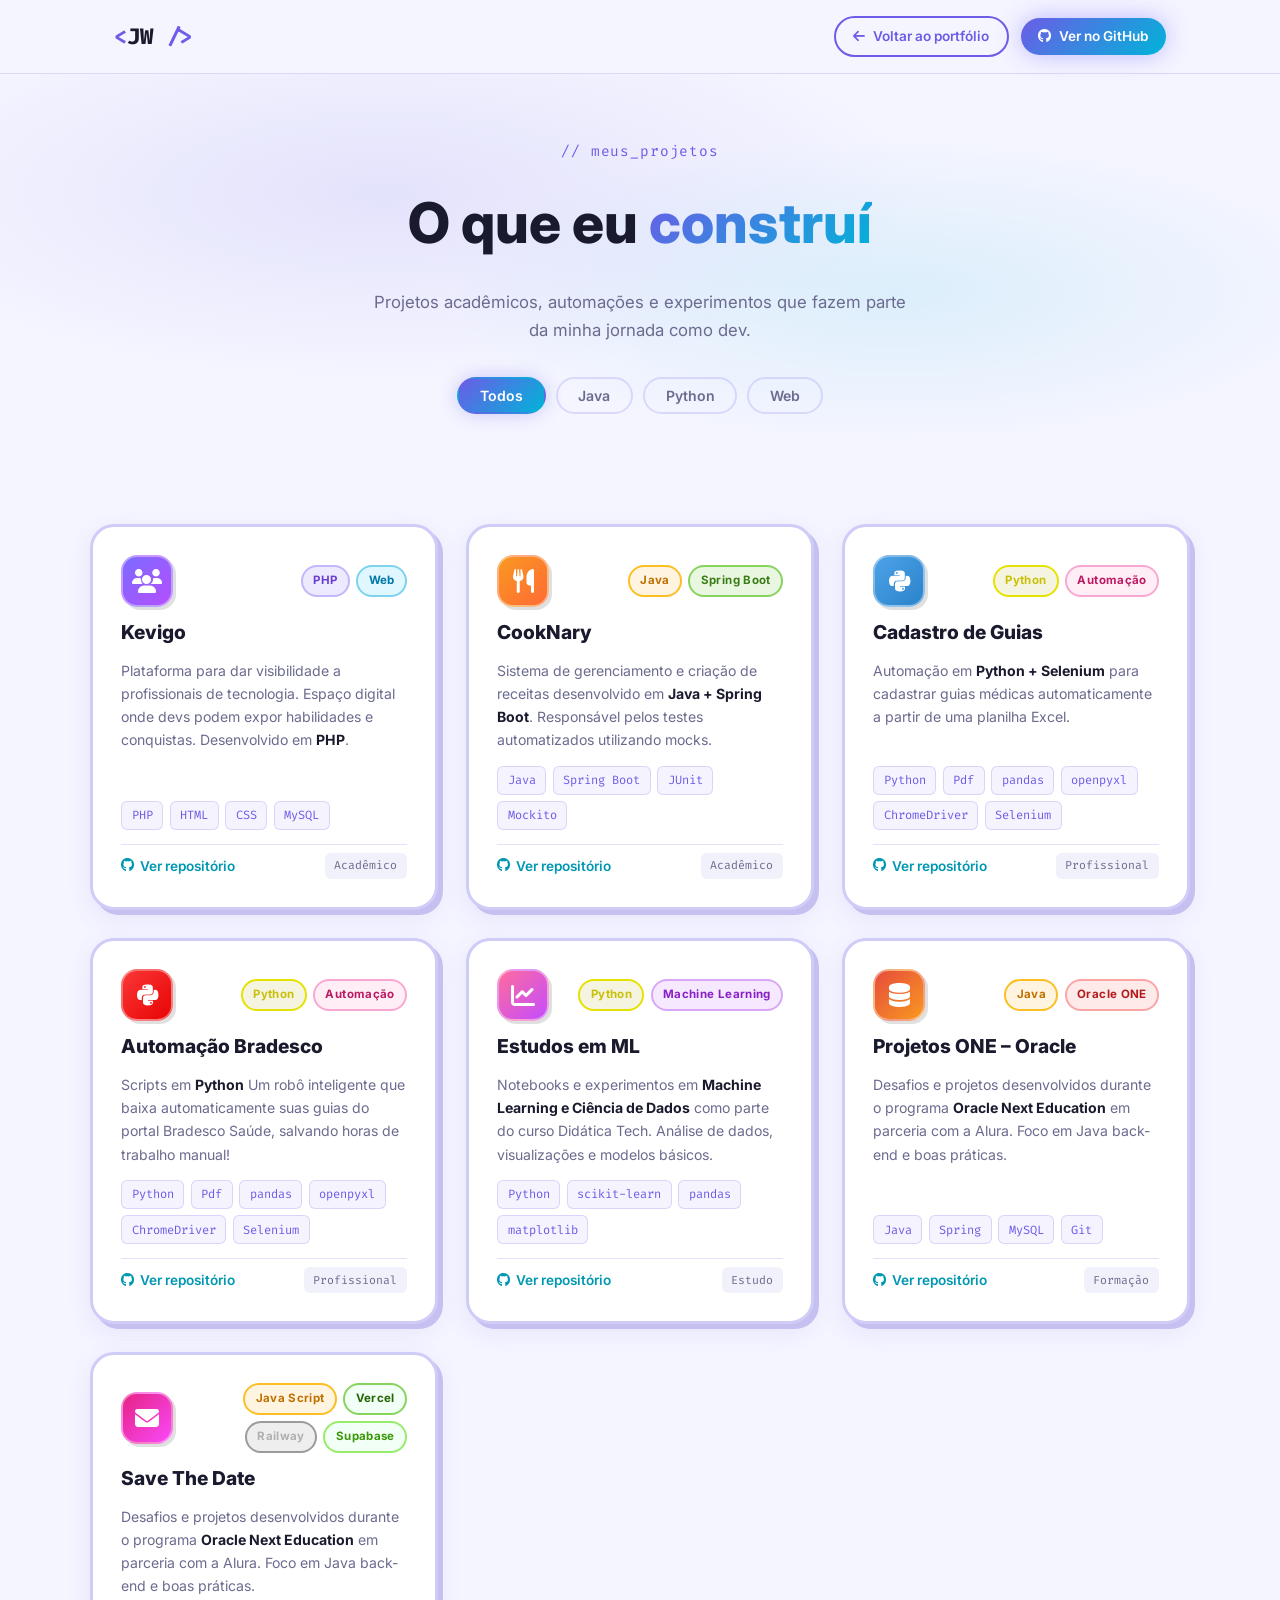
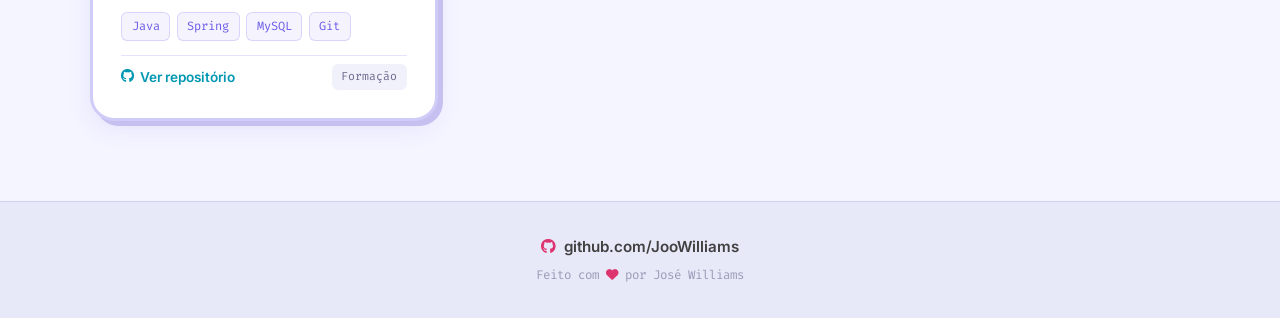
==== commit efb8bf3e: "📊  fix: Color adjustment" ====
--- a/projects.html
+++ b/projects.html
@@ -256,7 +256,7 @@
   <footer class="footer proj-footer">
     <div class="container">
       <p>
-        <a href="https://github.com/Joswill1" target="_blank" class="footer-gh">
+        <a href="https://github.com/JooWilliams" target="_blank" class="footer-gh">
           <i class="fab fa-github"></i> github.com/JooWilliams
         </a>
       </p>
--- a/css/style.css
+++ b/css/style.css
@@ -597,7 +597,7 @@
   font-size: 0.88rem;
   border-top: 1px solid var(--border);
 }
-.footer i { color: #e05a8a; }
+.footer i { color: #dd346f; }
 .footer strong { color: var(--accent); }
 .footer__stack { font-family: var(--font-code); font-size: 0.78rem; margin-top: 0.3rem; color: #9a9ab8; }
 
--- a/css/projects.css
+++ b/css/projects.css
@@ -172,12 +172,15 @@
 .badge--web    { background: #e0f7ff; color: #0077a8; border-color: #7dd3ed; }
 .badge--java   { background: #fff4e0; color: #c07000; border-color: #fbbf24; }
 .badge--spring { background: #eaf7e0; color: #3a7d18; border-color: #86d45c; }
-.badge--python { background: #e0f5f0; color: #0d7460; border-color: #6ee7d0; }
+.badge--python { background: #f5f4e0; color: #cac009; border-color: #e6e200; }
 .badge--auto   { background: #ffeef5; color: #be1a64; border-color: #f9a8d4; }
 .badge--html   { background: #fff0ed; color: #b83110; border-color: #fca58e; }
 .badge--ml     { background: #f5e8ff; color: #8b1fc7; border-color: #d8a8f7; }
 .badge--oracle { background: #ffeaea; color: #b41a1a; border-color: #fca5a5; }
-.badge--vercel { background: #f2fff6; color: #246504; border-color: #86d45c;} 
+.badge--vercel { background: #f2fff6; color: #246504; border-color: #86d45c;}
+.badge--railway { background: #eeeeee; color: #b0b0b0; border-color: #9b9b9b;}
+.badge--supabase { background: #f2fff6; color: #399909; border-color: #97ec69;}
+
 
 /* ===== CARD CONTENT ===== */
 .proj-card__title {
@@ -246,7 +249,7 @@
   display: inline-flex;
   align-items: center;
   gap: 0.5rem;
-  color: var(--accent-2);
+  color: #404040;
   font-size: 0.95rem;
   font-weight: 600;
   transition: var(--transition);
